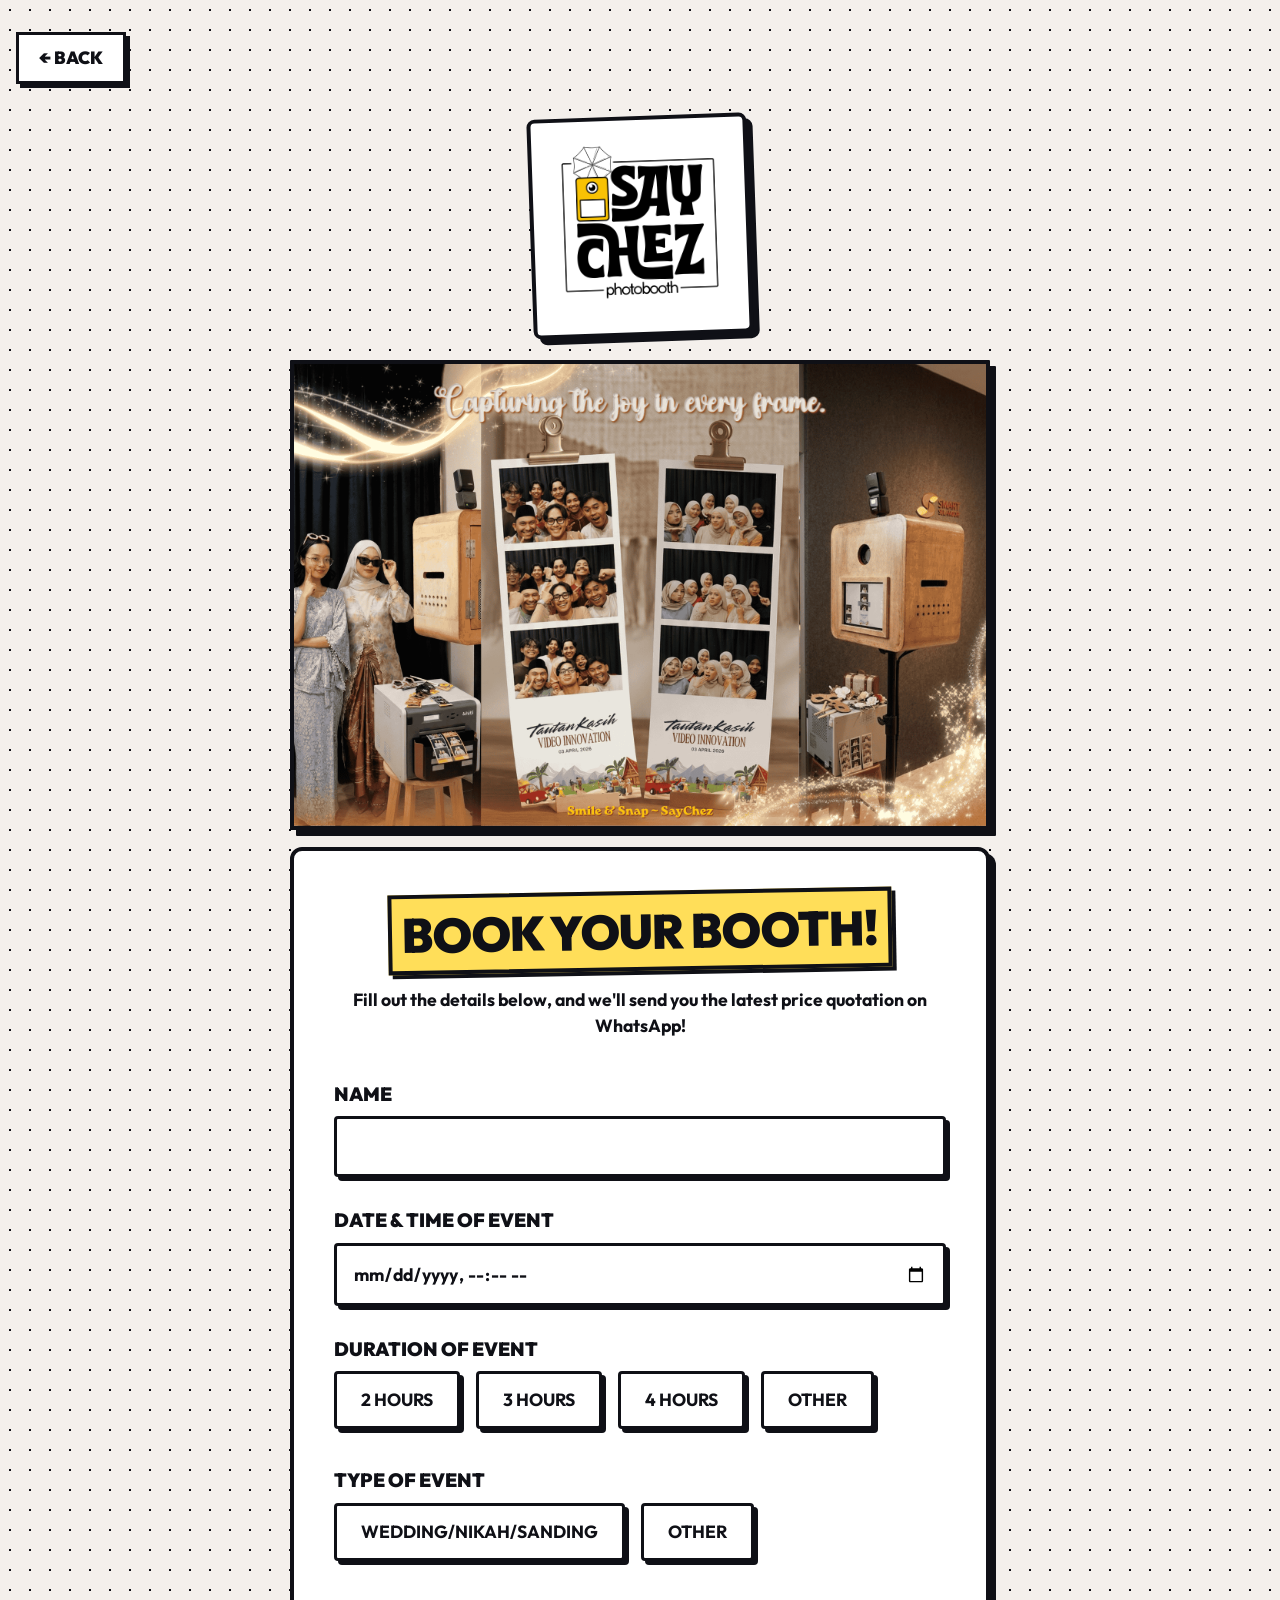
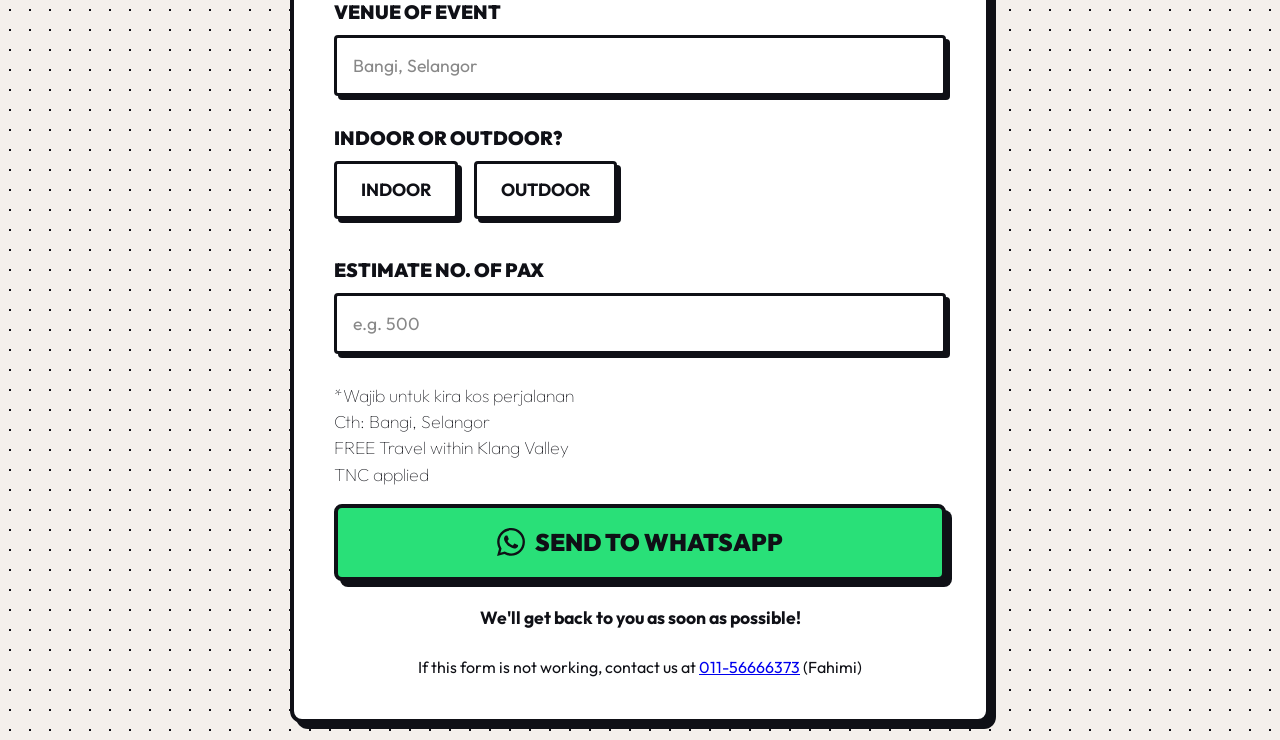
==== form/index.html @ 65be2092 "Initial commit of Saychez photobooth website" ====
<!DOCTYPE html>
<html lang="en">

<head>
  <meta charset="UTF-8">
  <meta name="viewport" content="width=device-width, initial-scale=1.0">
  <title>Say Chez - Photobooth Order Form</title>
  <meta name="description" content="Book your awesome photobooth experience with Say Chez!">
  <link rel="preconnect" href="https://fonts.googleapis.com">
  <link rel="preconnect" href="https://fonts.gstatic.com" crossorigin>
  <link href="https://fonts.googleapis.com/css2?family=Outfit:wght@400;700;900&display=swap" rel="stylesheet">
  <link rel="stylesheet" href="style.css">
</head>

<body>

  <a href="../portfolio/index.html" class="back-btn">← BACK</a>

  <div class="hero-container">
    <img src="saychezlogo.png" alt="Say Chez Logo" class="logo" style="scale: 100%;">
    <img src="topheaderphoto.png" alt="Awesome Photobooth Setup" class="hero-image">
  </div>

  <div class="container">
    <header class="header">
      <h1>Book Your Booth!</h1>
      <p>Fill out the details below, and we'll send you the latest price quotation on WhatsApp!</p>
    </header>

    <form id="orderForm" class="brutal-form">
      <div class="form-group">
        <label for="name">Name</label>
        <input type="text" id="name" name="name" required placeholder="">
      </div>

      <div class="form-group">
        <label for="datetime">Date & Time of Event</label>
        <input type="datetime-local" id="datetime" name="datetime" required>
      </div>

      <div class="form-group">
        <label>Duration of Event</label>
        <div class="radio-group" id="hours-group">
          <label class="radio-label">
            <input type="radio" name="hours" value="2 Hours" required>
            <span class="custom-radio">2 Hours</span>
          </label>
          <label class="radio-label">
            <input type="radio" name="hours" value="3 Hours">
            <span class="custom-radio">3 Hours</span>
          </label>
          <label class="radio-label">
            <input type="radio" name="hours" value="4 Hours">
            <span class="custom-radio">4 Hours</span>
          </label>
          <label class="radio-label" id="other-hours-trigger">
            <input type="radio" name="hours" value="Other">
            <span class="custom-radio">Other</span>
          </label>
        </div>
        <input type="text" id="other-hours-input" class="hidden-input" placeholder="Please specify hours">
      </div>

      <div class="form-group">
        <label>Type of Event</label>
        <div class="radio-group" id="type-group">
          <label class="radio-label">
            <input type="radio" name="event_type" value="Wedding" required>
            <span class="custom-radio">Wedding/Nikah/Sanding</span>
          </label>
          <label class="radio-label" id="other-type-trigger">
            <input type="radio" name="event_type" value="Other">
            <span class="custom-radio">Other</span>
          </label>
        </div>
        <input type="text" id="other-type-input" class="hidden-input" placeholder="Please specify event type">
      </div>

      <div class="form-group">
        <label for="venue">Venue of Event</label>
        <input type="text" id="venue" name="venue" required placeholder="Bangi, Selangor">
      </div>

      <div class="form-group">
        <label>Indoor or Outdoor?</label>
        <div class="radio-group" id="location-group">
          <label class="radio-label">
            <input type="radio" name="event_location" value="Indoor" required>
            <span class="custom-radio">Indoor</span>
          </label>
          <label class="radio-label">
            <input type="radio" name="event_location" value="Outdoor">
            <span class="custom-radio">Outdoor</span>
          </label>
        </div>
      </div>

      <div class="form-group">
        <label for="pax">Estimate No. of Pax</label>
        <input type="number" id="pax" name="pax" required placeholder="e.g. 500" class="num-input">
      </div>

      <p class="pre-submit-text">*Wajib untuk kira kos perjalanan
        <br>Cth: Bangi, Selangor
        <br>FREE Travel within Klang Valley
        <br>TNC applied
      </p>

      <button type="submit" class="submit-btn">
        <svg xmlns="http://www.w3.org/2000/svg" width="24" height="24" viewBox="0 0 24 24" fill="currentColor"
          class="wa-icon">
          <path
            d="M17.472 14.382c-.297-.149-1.758-.867-2.03-.967-.273-.099-.471-.148-.67.15-.197.297-.767.966-.94 1.164-.173.199-.347.223-.644.075-.297-.15-1.255-.463-2.39-1.475-.883-.788-1.48-1.761-1.653-2.059-.173-.297-.018-.458.13-.606.134-.133.298-.347.446-.52.149-.174.198-.298.298-.497.099-.198.05-.371-.025-.52-.075-.149-.669-1.612-.916-2.207-.242-.579-.487-.5-.669-.51a12.8 12.8 0 0 0-.57-.01c-.198 0-.52.074-.792.372-.272.297-1.04 1.016-1.04 2.479 0 1.462 1.065 2.875 1.213 3.074.149.198 2.096 3.2 5.077 4.487.709.306 1.262.489 1.694.625.712.227 1.36.195 1.871.118.571-.085 1.758-.719 2.006-1.413.248-.694.248-1.289.173-1.413-.074-.124-.272-.198-.57-.347m-5.421 7.403h-.004a9.87 9.87 0 0 1-5.031-1.378l-.361-.214-3.741.982.998-3.648-.235-.374a9.86 9.86 0 0 1-1.51-5.26c.001-5.45 4.436-9.884 9.888-9.884 2.64 0 5.122 1.03 6.988 2.898a9.825 9.825 0 0 1 2.893 6.994c-.003 5.45-4.437 9.884-9.885 9.884m8.413-18.297A11.815 11.815 0 0 0 12.05 0C5.495 0 .16 5.335.157 11.892c0 2.096.547 4.142 1.588 5.945L.057 24l6.305-1.654a11.882 11.882 0 0 0 5.683 1.448h.005c6.554 0 11.89-5.335 11.893-11.893a11.821 11.821 0 0 0-3.48-8.413Z" />
        </svg>
        Send to WhatsApp
      </button>

      <div class="footer-text">
        <p>We'll get back to you as soon as possible!</p>
        <br>If this form is not working, contact us at <a href="https://wa.me/601156666373">011-56666373</a> (Fahimi)
      </div>
    </form>
  </div>


  <script src="script.js"></script>
</body>

</html>
---- form/style.css ----
:root {
  --bg-color: #f4f0ec;
  --black: #0f1016;
  --white: #ffffff;
  --yellow: #ffde59;
  --pink: #ff90e8;
  --blue: #8bf0ff;
  --green: #29e078;
  --border-width: 4px;
  --shadow-offset: 6px;
}

* {
  box-sizing: border-box;
  margin: 0;
  padding: 0;
}

body {
  font-family: 'Outfit', sans-serif;
  background-color: var(--bg-color);
  color: var(--black);
  padding: 2rem 1rem;
  line-height: 1.5;
  background-image: radial-gradient(var(--black) 1px, transparent 1px);
  background-size: 20px 20px;
}

/* BACK BUTTON */
.back-btn {
  display: inline-block;
  margin-bottom: 2rem;
  padding: 10px 20px;
  font-family: inherit;
  font-weight: 900;
  font-size: 1.1rem;
  color: var(--black);
  background-color: var(--white);
  border: 3px solid var(--black);
  box-shadow: 4px 4px 0 var(--black);
  text-decoration: none;
  text-transform: uppercase;
  transition: all 0.2s ease;
  position: relative;
  z-index: 20;
}

.back-btn:hover {
  background-color: var(--pink);
  transform: translate(-2px, -2px);
  box-shadow: 6px 6px 0 var(--black);
}

.back-btn:active {
  transform: translate(2px, 2px);
  box-shadow: 2px 2px 0 var(--black);
}

/* HERO SECTION */
.hero-container {
  max-width: 700px;
  margin: 0 auto 2rem auto;
  display: flex;
  flex-direction: column;
  align-items: center;
  gap: 1.5rem;

  transition: transform 0.2s ease;
}

.logo {
  max-width: 220px;
  width: 100%;
  border: var(--border-width) solid var(--black);
  box-shadow: var(--shadow-offset) var(--shadow-offset) 0 var(--black);
  background-color: var(--white);
  padding: 1px;
  border-radius: 8px;
  transform: rotate(-2deg);
  transition: transform 0.2s ease;
}

.logo:hover {
  transform: rotate(2deg) scale(1.02);
}

.hero-container:hover {
  transform: rotate(0deg) scale(1.02);
}

.hero-image {
  max-width: 100%;
  border: var(--border-width) solid var(--black);
  box-shadow: var(--shadow-offset) var(--shadow-offset) 0 var(--black);
  border-radius: 1px;
  display: block;
}

/* MAIN CONTAINER */
.container {
  max-width: 700px;
  margin: -15px auto;
  background-color: var(--white);
  border: var(--border-width) solid var(--black);
  box-shadow: var(--shadow-offset) var(--shadow-offset) 0 var(--black);
  border-radius: 12px;
  padding: 2.5rem;
  position: relative;
  z-index: 10;
}

.header {
  text-align: center;
  margin-bottom: 2.5rem;
}

.header h1 {
  font-size: 3rem;
  font-weight: 900;
  text-transform: uppercase;
  letter-spacing: -1px;
  background-color: var(--yellow);
  display: inline-block;
  padding: 0 10px;
  border: var(--border-width) solid var(--black);
  box-shadow: 4px 4px 0 var(--black);
  transform: rotate(-1deg);
  margin-bottom: 1rem;
}

.header p {
  font-size: 1.1rem;
  font-weight: 700;
}

/* FORM STYLES */
.brutal-form .form-group {
  margin-bottom: 1.8rem;
}

.brutal-form label {
  display: block;
  font-weight: 900;
  font-size: 1.2rem;
  margin-bottom: 0.5rem;
  text-transform: uppercase;
}

.brutal-form input[type="text"],
.brutal-form input[type="datetime-local"],
.brutal-form input[type="number"] {
  width: 100%;
  padding: 1rem;
  font-family: inherit;
  font-size: 1.1rem;
  font-weight: 700;
  color: var(--black);
  background-color: var(--white);
  border: 3px solid var(--black);
  box-shadow: 4px 4px 0 var(--black);
  border-radius: 4px;
  outline: none;
  transition: all 0.2s ease;
}

.brutal-form input[type="text"]:focus,
.brutal-form input[type="datetime-local"]:focus,
.brutal-form input[type="number"]:focus {
  transform: translate(2px, 2px);
  box-shadow: 2px 2px 0 var(--black);
  background-color: #fffaf0;
}

.brutal-form input::placeholder {
  color: #888;
  font-weight: 400;
}

.hidden-input {
  display: none;
  margin-top: 10px;
  background-color: var(--blue) !important;
}

.hidden-input.show {
  display: block;
}

/* RADIO BUTTONS */
.radio-group {
  display: flex;
  flex-wrap: wrap;
  gap: 1rem;
}

.radio-label {
  position: relative;
  cursor: pointer;
}

.radio-label input[type="radio"] {
  position: absolute;
  opacity: 0;
  cursor: pointer;
}

.custom-radio {
  display: inline-block;
  padding: 0.8rem 1.5rem;
  font-size: 1.1rem;
  font-weight: 700;
  background-color: var(--white);
  border: 3px solid var(--black);
  box-shadow: 4px 4px 0 var(--black);
  border-radius: 4px;
  transition: all 0.2s;
  user-select: none;
}

.radio-label:hover .custom-radio {
  background-color: var(--pink);
}

.radio-label input[type="radio"]:checked~.custom-radio {
  background-color: var(--yellow);
  transform: translate(2px, 2px);
  box-shadow: 2px 2px 0 var(--black);
}

/* BUTTON */
.submit-btn {
  width: 100%;
  padding: 1.2rem;
  margin-top: 1rem;
  font-family: inherit;
  font-size: 1.5rem;
  font-weight: 900;
  text-transform: uppercase;
  color: var(--black);
  background-color: var(--green);
  border: 4px solid var(--black);
  box-shadow: 6px 6px 0 var(--black);
  border-radius: 8px;
  cursor: pointer;
  transition: all 0.1s ease;
  display: flex;
  align-items: center;
  justify-content: center;
  gap: 10px;
}

.wa-icon {
  width: 28px;
  height: 28px;
}

.submit-btn:hover {
  background-color: #1fc163;
}

.submit-btn:active {
  transform: translate(4px, 4px);
  box-shadow: 2px 2px 0 var(--black);
}

/* FOOTER TEXT */
.footer-text {
  text-align: center;
  margin-top: 1.5rem;
}

.footer-text p {
  font-size: 1.1rem;
  font-weight: 700;
  color: var(--black);
}

.pre-submit-text {
  text-align: left;
  margin-bottom: 1.0rem;
  font-weight: 100;
  font-size: 1.1rem;
  color: var(--black);
}

/* RESPONSIVE */
@media (max-width: 600px) {
  .container {
    padding: 1.5rem;
  }

  .header h1 {
    font-size: 2.2rem;
  }

  .custom-radio {
    padding: 0.6rem 1rem;
    font-size: 1rem;
  }
}
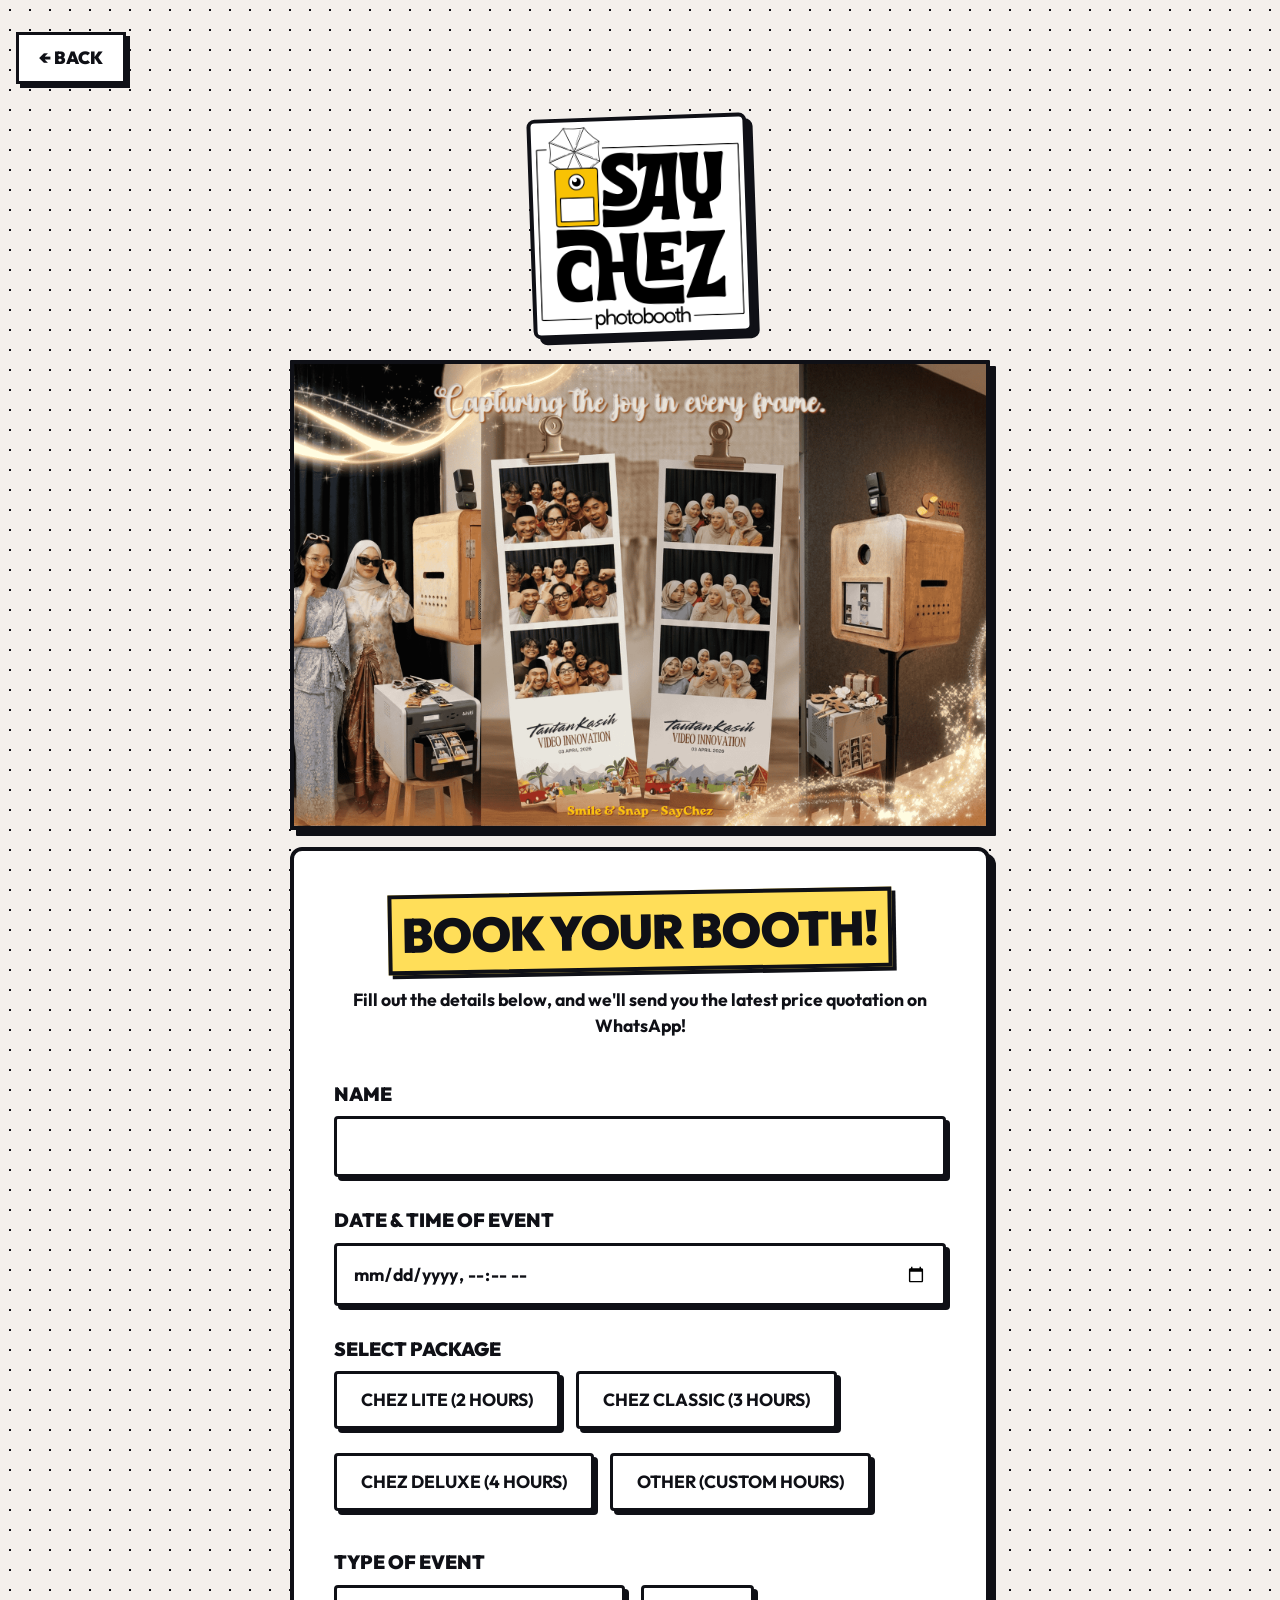
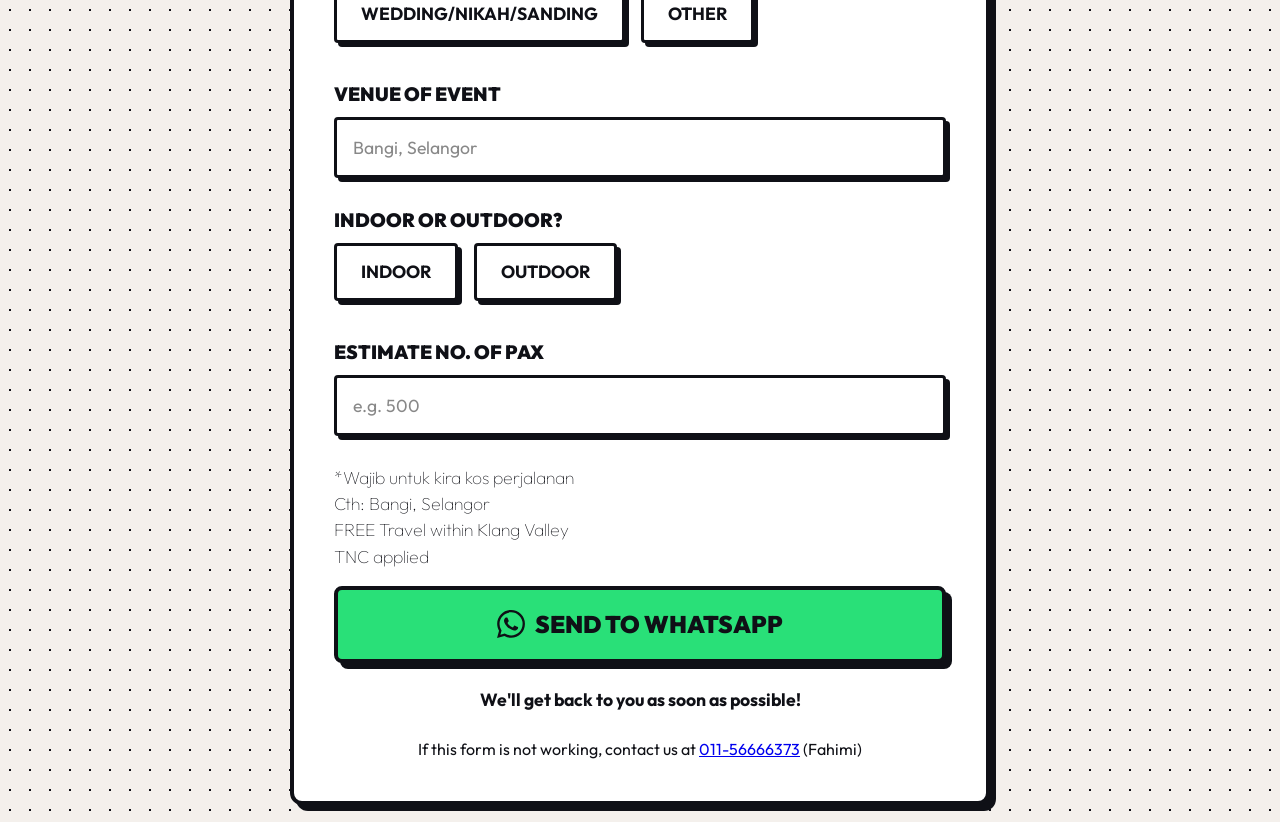
==== commit 929b4231: "Rename packages to Chez Lite/Classic/Deluxe, move portfolio to root, and update form paths" ====
--- a/form/index.html
+++ b/form/index.html
@@ -14,7 +14,7 @@
 
 <body>
 
-  <a href="../portfolio/index.html" class="back-btn">← BACK</a>
+  <a href="../" class="back-btn">← BACK</a>
 
   <div class="hero-container">
     <img src="saychezlogo.png" alt="Say Chez Logo" class="logo" style="scale: 100%;">
@@ -39,26 +39,26 @@
       </div>
 
       <div class="form-group">
-        <label>Duration of Event</label>
+        <label>Select Package</label>
         <div class="radio-group" id="hours-group">
           <label class="radio-label">
-            <input type="radio" name="hours" value="2 Hours" required>
-            <span class="custom-radio">2 Hours</span>
+            <input type="radio" name="hours" value="Chez Lite (2 Hours)" required>
+            <span class="custom-radio">Chez Lite (2 Hours)</span>
           </label>
           <label class="radio-label">
-            <input type="radio" name="hours" value="3 Hours">
-            <span class="custom-radio">3 Hours</span>
+            <input type="radio" name="hours" value="Chez Classic (3 Hours)">
+            <span class="custom-radio">Chez Classic (3 Hours)</span>
           </label>
           <label class="radio-label">
-            <input type="radio" name="hours" value="4 Hours">
-            <span class="custom-radio">4 Hours</span>
+            <input type="radio" name="hours" value="Chez Deluxe (4 Hours)">
+            <span class="custom-radio">Chez Deluxe (4 Hours)</span>
           </label>
           <label class="radio-label" id="other-hours-trigger">
             <input type="radio" name="hours" value="Other">
-            <span class="custom-radio">Other</span>
+            <span class="custom-radio">Other (Custom Hours)</span>
           </label>
         </div>
-        <input type="text" id="other-hours-input" class="hidden-input" placeholder="Please specify hours">
+        <input type="text" id="other-hours-input" class="hidden-input" placeholder="Please specify package details / custom hours">
       </div>
 
       <div class="form-group">
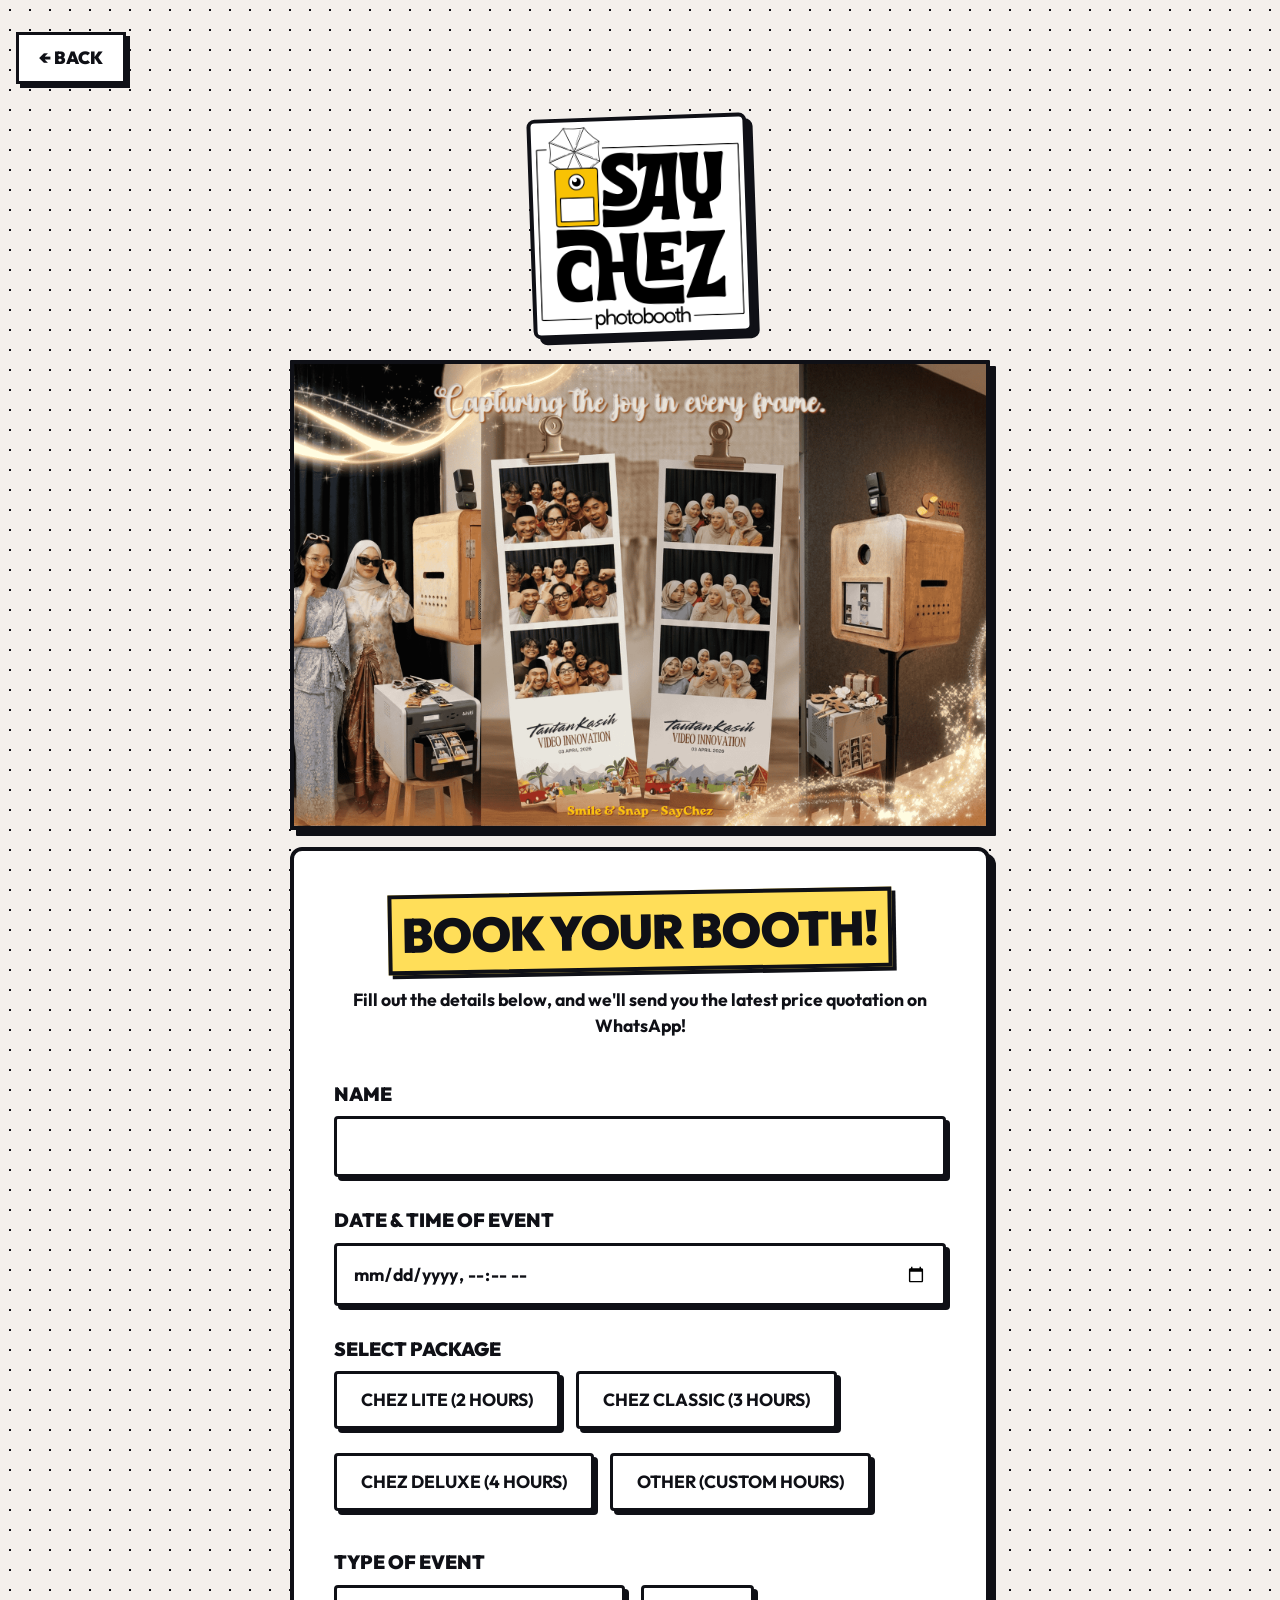
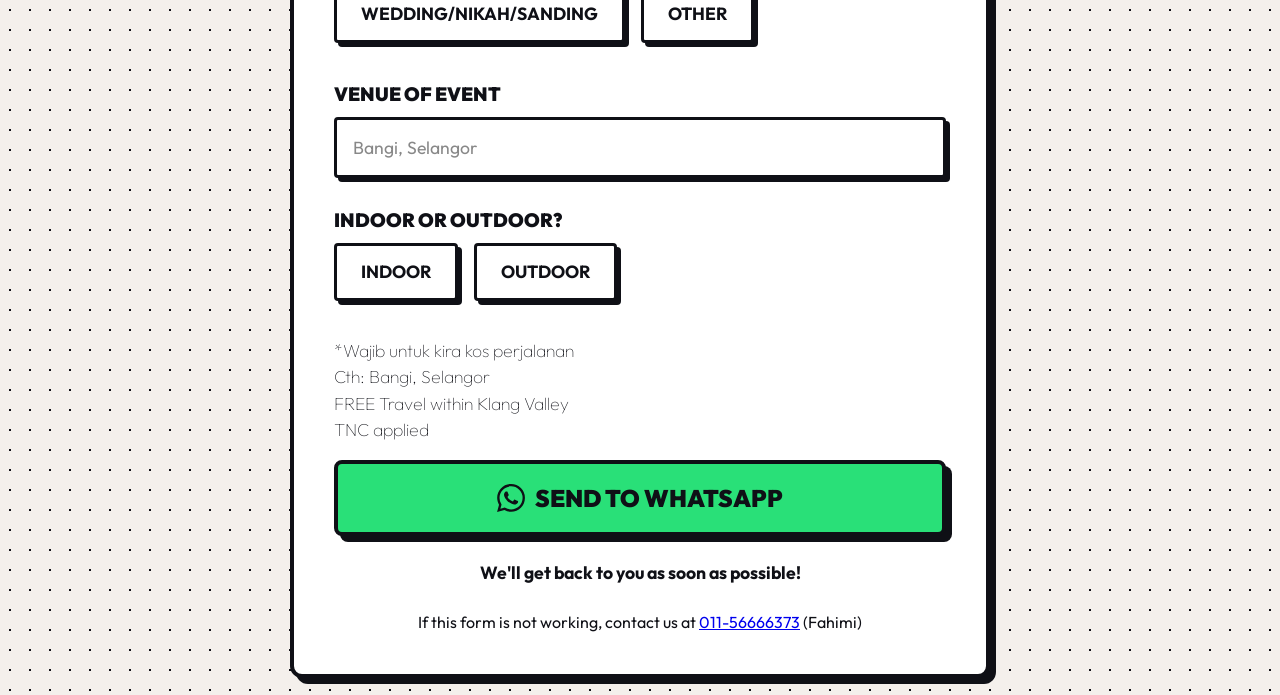
==== commit 70049421: "Remove Estimate No. of Pax field and update additional hours pricing" ====
--- a/form/index.html
+++ b/form/index.html
@@ -95,10 +95,7 @@
         </div>
       </div>
 
-      <div class="form-group">
-        <label for="pax">Estimate No. of Pax</label>
-        <input type="number" id="pax" name="pax" required placeholder="e.g. 500" class="num-input">
-      </div>
+
 
       <p class="pre-submit-text">*Wajib untuk kira kos perjalanan
         <br>Cth: Bangi, Selangor
